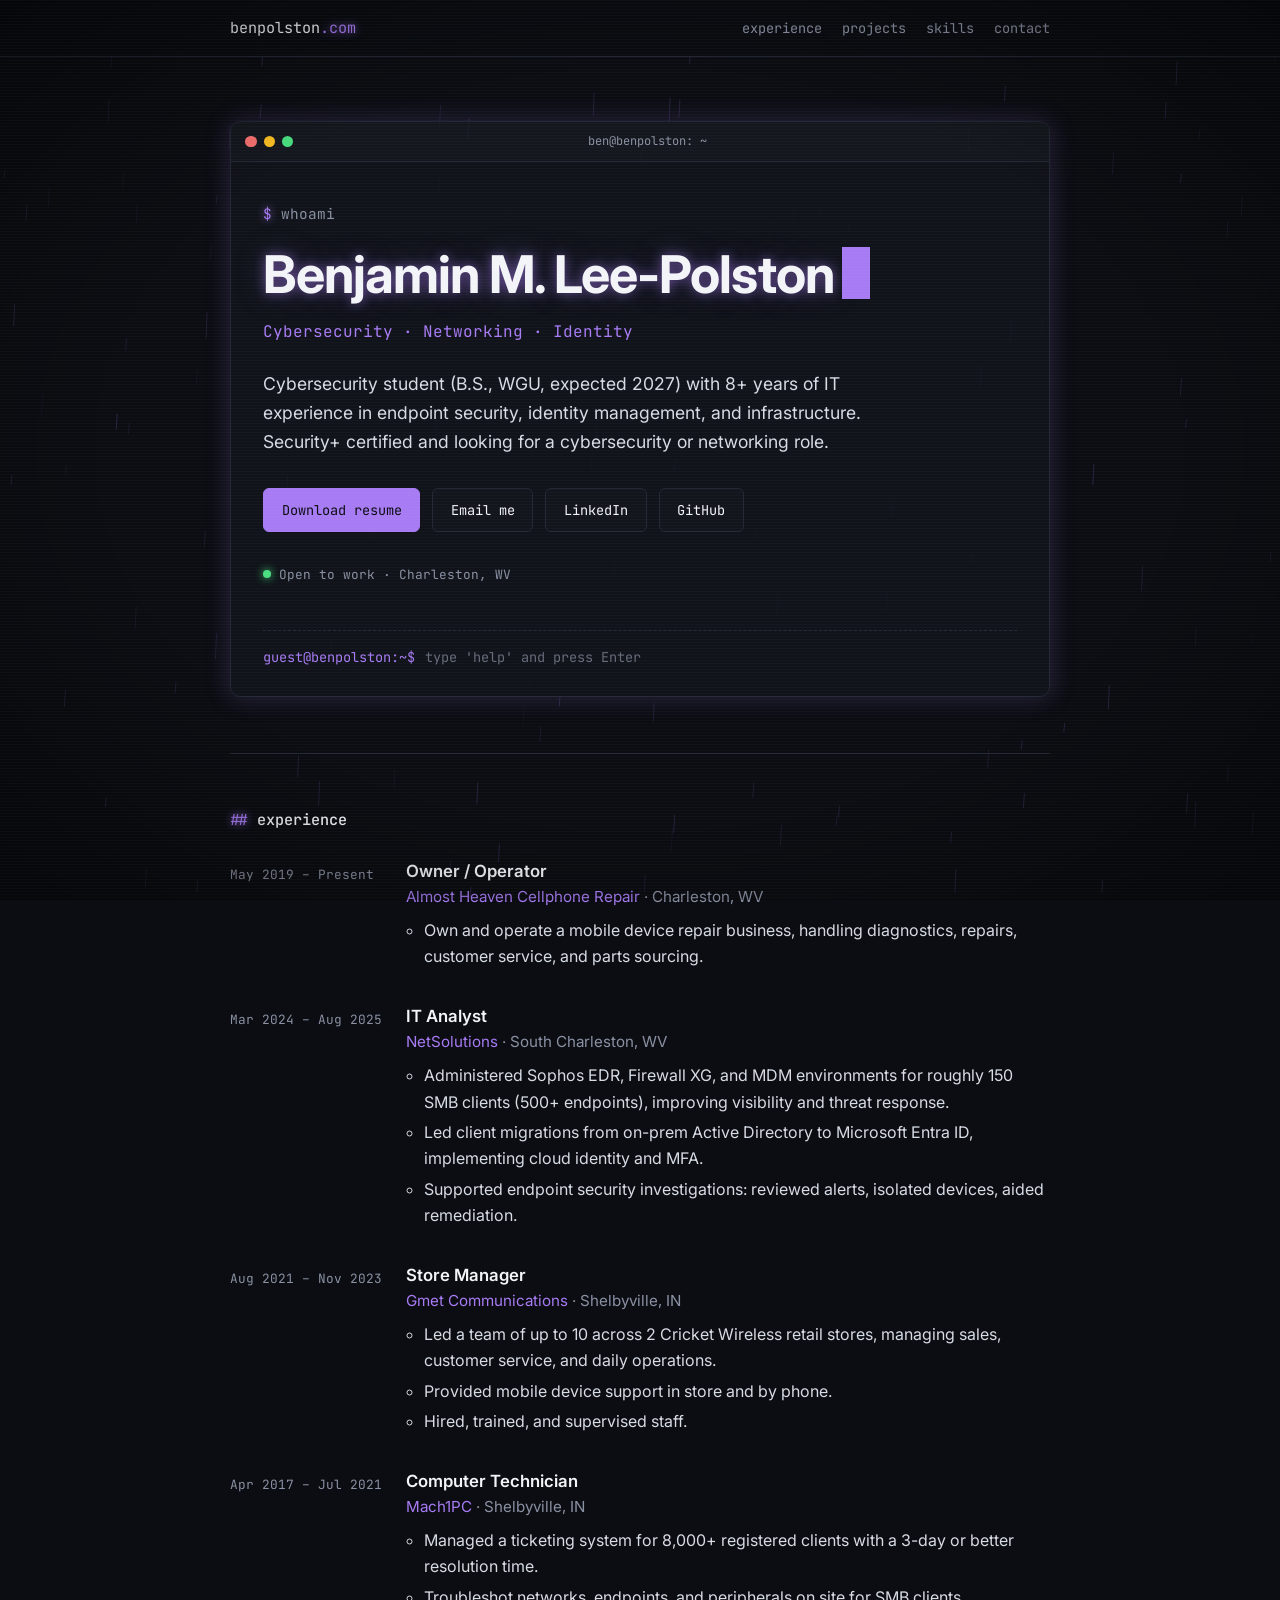
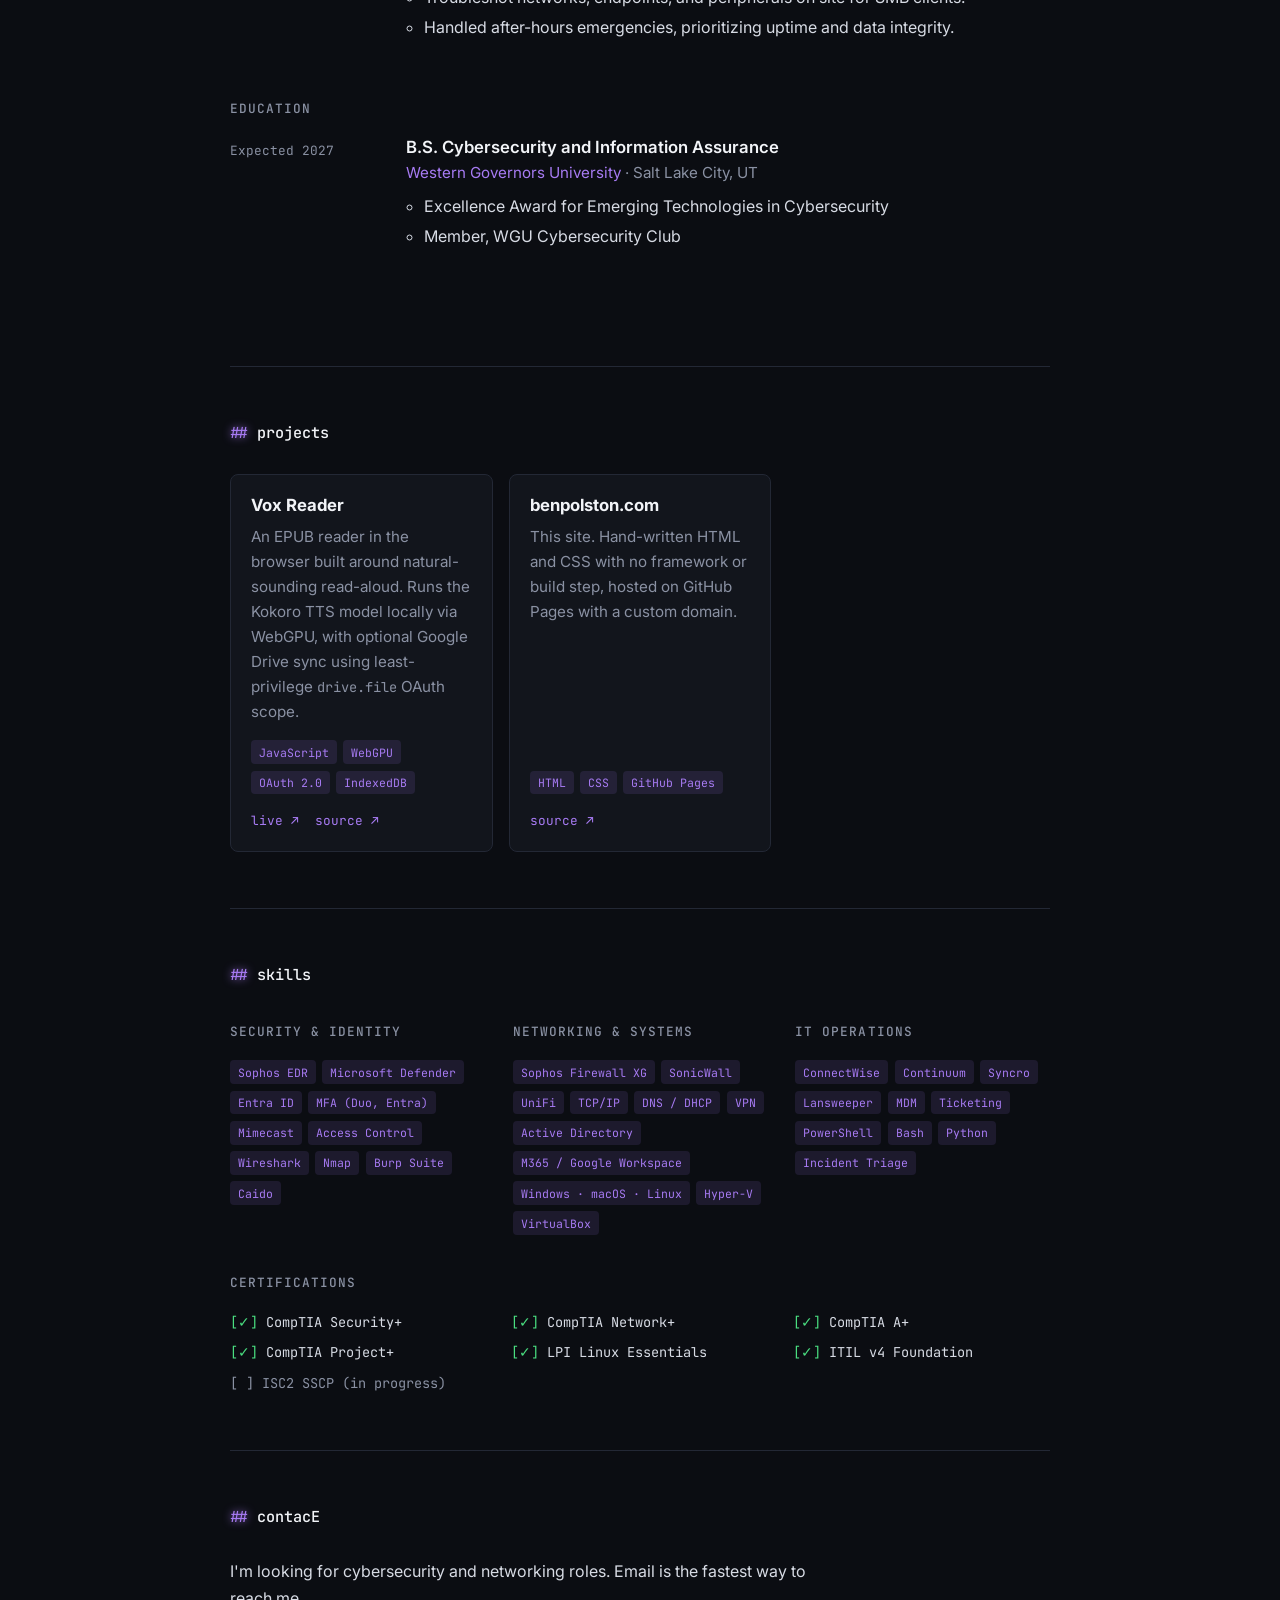
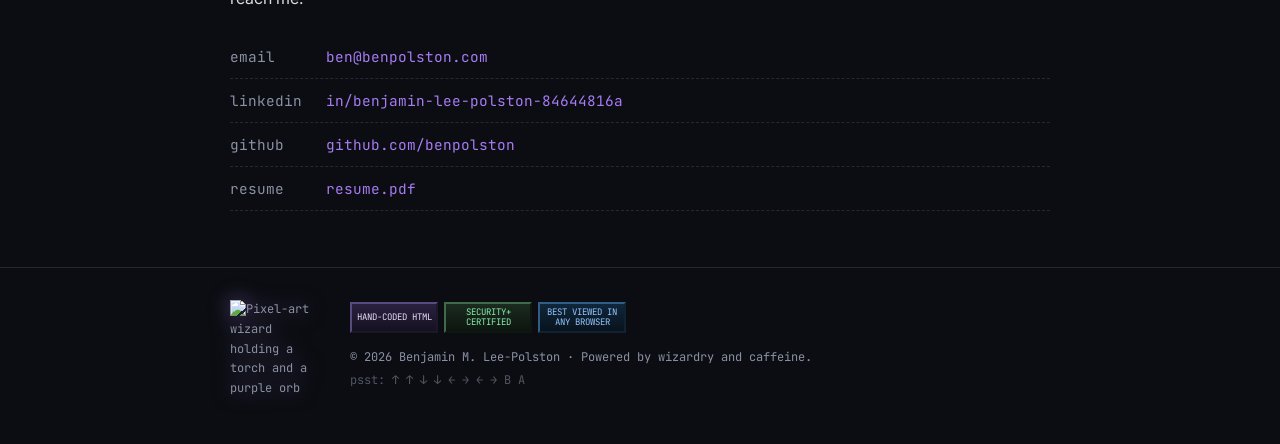
==== index.html @ 787086e1 "Redesign site as a professional page with retro extras Replace the old-web layout with a single dark" ====
<!DOCTYPE html>
<html lang="en">

<head>
    <meta charset="UTF-8">
    <meta name="viewport" content="width=device-width, initial-scale=1">
    <title>Benjamin Lee-Polston | Cybersecurity &amp; IT</title>
    <meta name="description" content="Benjamin M. Lee-Polston: cybersecurity student and IT professional with 8+ years of experience in endpoint security, identity management, and infrastructure. Security+ certified, based in Charleston, WV.">
    <link rel="canonical" href="https://www.benpolston.com/">
    <link rel="icon" type="image/svg+xml" href="/favicon.svg">
    <meta name="theme-color" content="#0b0d12">

    <meta property="og:type" content="website">
    <meta property="og:url" content="https://www.benpolston.com/">
    <meta property="og:title" content="Benjamin Lee-Polston | Cybersecurity &amp; IT">
    <meta property="og:description" content="Cybersecurity student and IT professional with 8+ years of experience in endpoint security, identity management, and infrastructure.">
    <meta property="og:image" content="https://www.benpolston.com/images/og.png">
    <meta property="og:image:width" content="1200">
    <meta property="og:image:height" content="630">
    <meta property="og:image:alt" content="Benjamin M. Lee-Polston: Cybersecurity, Networking, Identity">
    <meta name="twitter:card" content="summary_large_image">

    <!--
        You checked the source. Good instincts.

        Flag 1 of 4: flag{view_source_is_a_superpower}

        Submit it in the terminal on the page:  flag <answer>
    -->

    <script type="application/ld+json">
    {
        "@context": "https://schema.org",
        "@type": "Person",
        "name": "Benjamin M. Lee-Polston",
        "url": "https://www.benpolston.com/",
        "email": "mailto:ben@benpolston.com",
        "jobTitle": "IT Analyst",
        "address": { "@type": "PostalAddress", "addressLocality": "Charleston", "addressRegion": "WV" },
        "alumniOf": "Western Governors University",
        "sameAs": [
            "https://github.com/benpolston",
            "https://www.linkedin.com/in/benjamin-lee-polston-84644816a"
        ]
    }
    </script>

    <link rel="preconnect" href="https://fonts.googleapis.com">
    <link rel="preconnect" href="https://fonts.gstatic.com" crossorigin>
    <link href="https://fonts.googleapis.com/css2?family=Inter:wght@400;500;600;700&family=JetBrains+Mono:wght@400;500&display=swap" rel="stylesheet">
    <link rel="stylesheet" href="/style.css?v=6">
    <script>try { const c = document.documentElement.classList; if (localStorage.getItem("wizard-mode") === "on") c.add("wizard-mode"); if ((JSON.parse(localStorage.getItem("ctf-found")) || []).length >= 4) c.add("archmage"); } catch (e) {}</script>
</head>

<body>
    <header class="site-header">
        <div class="wrap">
            <a class="brand" href="#top">benpolston<span>.com</span></a>
            <nav class="site-nav" aria-label="Main">
                <a href="#experience">experience</a>
                <a href="#projects">projects</a>
                <a href="#skills" class="hide-sm">skills</a>
                <a href="#contact">contact</a>
            </nav>
        </div>
    </header>

    <main id="top">
        <div class="wrap">

            <div class="term">
            <div class="term-bar" aria-hidden="true"><i></i><i></i><i></i><span data-wizard="ben@benpolston: ~/spellbook">ben@benpolston: ~</span></div>
            <div class="hero">
                <p class="prompt" data-wizard="cast --reveal-identity">whoami</p>
                <h1 class="glow">Benjamin M. Lee-Polston<span class="cursor" aria-hidden="true"></span></h1>
                <p class="role">Cybersecurity · Networking · Identity</p>
                <p class="lede">
                    Cybersecurity student (B.S., WGU, expected 2027) with 8+ years of IT experience in
                    endpoint security, identity management, and infrastructure. Security+ certified and
                    looking for a cybersecurity or networking role.
                </p>
                <div class="actions">
                    <a class="btn btn-primary" href="/resume.pdf">Download resume</a>
                    <a class="btn" href="mailto:ben@benpolston.com">Email me</a>
                    <a class="btn" href="https://www.linkedin.com/in/benjamin-lee-polston-84644816a">LinkedIn</a>
                    <a class="btn" href="https://github.com/benpolston">GitHub</a>
                </div>
                <p class="status">Open to work · Charleston, WV</p>
            </div>
            <div class="term-io">
                <div class="term-out" id="term-out" aria-live="polite"></div>
                <form class="term-line" id="term-form" autocomplete="off">
                    <label class="term-ps1" for="term-input">guest@benpolston:~$</label>
                    <input id="term-input" type="text" spellcheck="false" autocapitalize="off" enterkeyhint="go" placeholder="type 'help' and press Enter">
                </form>
            </div>
            </div>

            <section id="experience" aria-labelledby="experience-title">
                <h2 class="section-title" id="experience-title">experience</h2>
                <ol class="timeline">
                    <li>
                        <div class="when">May 2019 – Present</div>
                        <div>
                            <h3>Owner / Operator</h3>
                            <p class="org">Almost Heaven Cellphone Repair <span>· Charleston, WV</span></p>
                            <ul>
                                <li>Own and operate a mobile device repair business, handling diagnostics, repairs, customer service, and parts sourcing.</li>
                            </ul>
                        </div>
                    </li>
                    <li>
                        <div class="when">Mar 2024 – Aug 2025</div>
                        <div>
                            <h3>IT Analyst</h3>
                            <p class="org">NetSolutions <span>· South Charleston, WV</span></p>
                            <ul>
                                <li>Administered Sophos EDR, Firewall XG, and MDM environments for roughly 150 SMB clients (500+ endpoints), improving visibility and threat response.</li>
                                <li>Led client migrations from on-prem Active Directory to Microsoft Entra ID, implementing cloud identity and MFA.</li>
                                <li>Supported endpoint security investigations: reviewed alerts, isolated devices, aided remediation.</li>
                            </ul>
                        </div>
                    </li>
                    <li>
                        <div class="when">Aug 2021 – Nov 2023</div>
                        <div>
                            <h3>Store Manager</h3>
                            <p class="org">Gmet Communications <span>· Shelbyville, IN</span></p>
                            <ul>
                                <li>Led a team of up to 10 across 2 Cricket Wireless retail stores, managing sales, customer service, and daily operations.</li>
                                <li>Provided mobile device support in store and by phone.</li>
                                <li>Hired, trained, and supervised staff.</li>
                            </ul>
                        </div>
                    </li>
                    <li>
                        <div class="when">Apr 2017 – Jul 2021</div>
                        <div>
                            <h3>Computer Technician</h3>
                            <p class="org">Mach1PC <span>· Shelbyville, IN</span></p>
                            <ul>
                                <li>Managed a ticketing system for 8,000+ registered clients with a 3-day or better resolution time.</li>
                                <li>Troubleshot networks, endpoints, and peripherals on site for SMB clients.</li>
                                <li>Handled after-hours emergencies, prioritizing uptime and data integrity.</li>
                            </ul>
                        </div>
                    </li>
                </ol>

                <h3 class="subhead">Education</h3>
                <ol class="timeline">
                    <li>
                        <div class="when">Expected 2027</div>
                        <div>
                            <h3>B.S. Cybersecurity and Information Assurance</h3>
                            <p class="org">Western Governors University <span>· Salt Lake City, UT</span></p>
                            <ul>
                                <li>Excellence Award for Emerging Technologies in Cybersecurity</li>
                                <li>Member, WGU Cybersecurity Club</li>
                            </ul>
                        </div>
                    </li>
                </ol>
            </section>

            <section id="projects" aria-labelledby="projects-title">
                <h2 class="section-title" id="projects-title">projects</h2>
                <div class="cards">
                    <article class="card">
                        <h3>Vox Reader</h3>
                        <p>An EPUB reader in the browser built around natural-sounding read-aloud. Runs the Kokoro TTS model locally via WebGPU, with optional Google Drive sync using least-privilege <code>drive.file</code> OAuth scope.</p>
                        <ul class="tags">
                            <li>JavaScript</li>
                            <li>WebGPU</li>
                            <li>OAuth 2.0</li>
                            <li>IndexedDB</li>
                        </ul>
                        <div class="card-links">
                            <a href="https://vox.benpolston.com/">live ↗</a>
                            <a href="https://github.com/benpolston/vox-reader">source ↗</a>
                        </div>
                    </article>
                    <article class="card">
                        <h3>benpolston.com</h3>
                        <p>This site. Hand-written HTML and CSS with no framework or build step, hosted on GitHub Pages with a custom domain.</p>
                        <ul class="tags">
                            <li>HTML</li>
                            <li>CSS</li>
                            <li>GitHub Pages</li>
                        </ul>
                        <div class="card-links">
                            <a href="https://github.com/benpolston/benpolston111.github.io">source ↗</a>
                        </div>
                    </article>
                </div>
            </section>

            <section id="skills" aria-labelledby="skills-title">
                <h2 class="section-title" id="skills-title">skills</h2>
                <div class="skills">
                    <div>
                        <h3 class="subhead">Security &amp; Identity</h3>
                        <ul class="tags">
                            <li>Sophos EDR</li>
                            <li>Microsoft Defender</li>
                            <li>Entra ID</li>
                            <li>MFA (Duo, Entra)</li>
                            <li>Mimecast</li>
                            <li>Access Control</li>
                            <li>Wireshark</li>
                            <li>Nmap</li>
                            <li>Burp Suite</li>
                            <li>Caido</li>
                        </ul>
                    </div>
                    <div>
                        <h3 class="subhead">Networking &amp; Systems</h3>
                        <ul class="tags">
                            <li>Sophos Firewall XG</li>
                            <li>SonicWall</li>
                            <li>UniFi</li>
                            <li>TCP/IP</li>
                            <li>DNS / DHCP</li>
                            <li>VPN</li>
                            <li>Active Directory</li>
                            <li>M365 / Google Workspace</li>
                            <li>Windows · macOS · Linux</li>
                            <li>Hyper-V</li>
                            <li>VirtualBox</li>
                        </ul>
                    </div>
                    <div>
                        <h3 class="subhead">IT Operations</h3>
                        <ul class="tags">
                            <li>ConnectWise</li>
                            <li>Continuum</li>
                            <li>Syncro</li>
                            <li>Lansweeper</li>
                            <li>MDM</li>
                            <li>Ticketing</li>
                            <li>PowerShell</li>
                            <li>Bash</li>
                            <li>Python</li>
                            <li>Incident Triage</li>
                        </ul>
                    </div>
                </div>

                <h3 class="subhead">Certifications</h3>
                <ul class="certs">
                    <li>CompTIA Security+</li>
                    <li>CompTIA Network+</li>
                    <li>CompTIA A+</li>
                    <li>CompTIA Project+</li>
                    <li>LPI Linux Essentials</li>
                    <li>ITIL v4 Foundation</li>
                    <li class="pending">ISC2 SSCP (in progress)</li>
                </ul>
            </section>

            <section id="contact" class="contact" aria-labelledby="contact-title">
                <h2 class="section-title" id="contact-title">contact</h2>
                <p>I'm looking for cybersecurity and networking roles. Email is the fastest way to reach me.</p>
                <ul class="contact-list">
                    <li><span class="key">email</span><a href="mailto:ben@benpolston.com">ben@benpolston.com</a></li>
                    <li><span class="key">linkedin</span><a href="https://www.linkedin.com/in/benjamin-lee-polston-84644816a">in/benjamin-lee-polston-84644816a</a></li>
                    <li><span class="key">github</span><a href="https://github.com/benpolston">github.com/benpolston</a></li>
                    <li><span class="key">resume</span><a href="/resume.pdf">resume.pdf</a></li>
                </ul>
            </section>

        </div>
    </main>

    <footer class="site-footer">
        <div class="wrap">
            <img class="wizard" src="/images/WIZARD.gif" alt="Pixel-art wizard holding a torch and a purple orb" width="96" height="96" title="click me">
            <div>
                <ul class="badges" aria-label="Site badges">
                    <li>Hand-coded HTML</li>
                    <li>Security+ certified</li>
                    <li>Best viewed in any browser</li>
                    <li class="ctf-badge" hidden>CTF cleared ★ Archmage</li>
                </ul>
                <p>© 2026 Benjamin M. Lee-Polston · Powered by wizardry and caffeine.</p>
                <p class="hint">psst: ↑ ↑ ↓ ↓ ← → ← → B A</p>
            </div>
        </div>
    </footer>

    <canvas id="rain" aria-hidden="true"></canvas>
    <script src="/script.js?v=6"></script>
    <script src="/terminal.js?v=6"></script>
</body>

</html>
---- style.css ----
:root {
    --bg: #0b0d12;
    --bg-raised: #12151c;
    --border: #232835;
    --text: #d7dbe4;
    --text-muted: #8a91a3;
    --heading: #f2f4f8;
    --accent: #a77bf3;
    --accent-rgb: 167, 123, 243;
    --accent-dim: rgba(var(--accent-rgb), 0.12);
    --ok: #4ade80;
    --mono: "JetBrains Mono", ui-monospace, SFMono-Regular, Menlo, Consolas, monospace;
    --sans: "Inter", system-ui, -apple-system, "Segoe UI", Roboto, sans-serif;
    --max: 860px;
}

*,
*::before,
*::after {
    box-sizing: border-box;
}

html {
    scroll-behavior: smooth;
    scroll-padding-top: 4.5rem;
}

body {
    margin: 0;
    background: var(--bg);
    color: var(--text);
    font-family: var(--sans);
    font-size: 1rem;
    line-height: 1.65;
    -webkit-font-smoothing: antialiased;
}

a {
    color: var(--accent);
    text-decoration: none;
}

a:hover {
    text-decoration: underline;
    text-underline-offset: 3px;
}

:focus-visible {
    outline: 2px solid var(--accent);
    outline-offset: 3px;
    border-radius: 2px;
}

h1,
h2,
h3 {
    color: var(--heading);
    line-height: 1.25;
    margin: 0;
}

.wrap {
    max-width: var(--max);
    margin: 0 auto;
    padding: 0 1.25rem;
}

/* ---------- Header ---------- */

.site-header {
    position: sticky;
    top: 0;
    z-index: 10;
    background: rgba(11, 13, 18, 0.85);
    backdrop-filter: blur(8px);
    border-bottom: 1px solid var(--border);
}

.site-header .wrap {
    display: flex;
    align-items: center;
    justify-content: space-between;
    gap: 1rem;
    height: 3.5rem;
}

.brand {
    font-family: var(--mono);
    font-size: 0.95rem;
    color: var(--heading);
}

.brand span {
    color: var(--accent);
}

.site-nav {
    display: flex;
    gap: 1.25rem;
    font-family: var(--mono);
    font-size: 0.85rem;
}

.site-nav a {
    color: var(--text-muted);
}

.site-nav a:hover {
    color: var(--heading);
    text-decoration: none;
}

/* ---------- Hero ---------- */

.hero {
    padding: 6rem 0 4rem;
}

.prompt {
    font-family: var(--mono);
    font-size: 0.9rem;
    color: var(--text-muted);
    margin: 0 0 1rem;
}

.prompt::before {
    content: "$ ";
    color: var(--accent);
}

.hero h1 {
    font-size: clamp(2.1rem, 6vw, 3.25rem);
    letter-spacing: -0.02em;
}

.hero .role {
    font-family: var(--mono);
    color: var(--accent);
    font-size: 1rem;
    margin: 0.75rem 0 1.5rem;
}

.hero .lede {
    max-width: 40rem;
    font-size: 1.1rem;
    margin: 0 0 2rem;
}

.cursor {
    display: inline-block;
    width: 0.55em;
    height: 1em;
    background: var(--accent);
    vertical-align: -0.12em;
    margin-left: 0.15em;
    animation: blink 1.1s steps(1) infinite;
}

@keyframes blink {
    50% {
        opacity: 0;
    }
}

.actions {
    display: flex;
    flex-wrap: wrap;
    gap: 0.75rem;
}

.btn {
    display: inline-flex;
    align-items: center;
    gap: 0.5rem;
    padding: 0.6rem 1.1rem;
    border: 1px solid var(--border);
    border-radius: 6px;
    font-family: var(--mono);
    font-size: 0.85rem;
    color: var(--heading);
    background: var(--bg-raised);
    transition: border-color 0.15s ease, background 0.15s ease;
}

.btn:hover {
    border-color: var(--accent);
    text-decoration: none;
}

.btn-primary {
    background: var(--accent);
    border-color: var(--accent);
    color: #0b0d12;
}

.btn-primary:hover {
    filter: brightness(1.12);
}

.status {
    display: inline-flex;
    align-items: center;
    gap: 0.5rem;
    margin-top: 2rem;
    font-family: var(--mono);
    font-size: 0.8rem;
    color: var(--text-muted);
}

.status::before {
    content: "";
    width: 0.5rem;
    height: 0.5rem;
    border-radius: 50%;
    background: var(--ok);
    box-shadow: 0 0 8px var(--ok);
}

/* ---------- Sections ---------- */

section {
    padding: 3.5rem 0;
    border-top: 1px solid var(--border);
}

.section-title {
    font-family: var(--mono);
    font-size: 0.95rem;
    font-weight: 500;
    color: var(--heading);
    margin-bottom: 2rem;
}

.section-title::before {
    content: "## ";
    color: var(--accent);
}

.subhead {
    font-family: var(--mono);
    font-size: 0.8rem;
    font-weight: 500;
    text-transform: uppercase;
    letter-spacing: 0.08em;
    color: var(--text-muted);
    margin: 0.5rem 0 1.25rem;
}

/* ---------- Experience / education timeline ---------- */

.timeline {
    list-style: none;
    margin: 0 0 1.5rem;
    padding: 0;
}

.timeline > li {
    display: grid;
    grid-template-columns: 9.5rem 1fr;
    gap: 1.5rem;
    padding-bottom: 2rem;
}

.timeline .when {
    font-family: var(--mono);
    font-size: 0.8rem;
    color: var(--text-muted);
    padding-top: 0.2rem;
}

.timeline h3 {
    font-size: 1.05rem;
    font-weight: 600;
}

.timeline .org {
    color: var(--accent);
    font-size: 0.95rem;
    margin: 0.15rem 0 0.5rem;
}

.timeline .org span {
    color: var(--text-muted);
}

.timeline ul {
    margin: 0;
    padding-left: 1.1rem;
}

.timeline ul li {
    margin-bottom: 0.25rem;
}

/* ---------- Projects ---------- */

.cards {
    display: grid;
    grid-template-columns: repeat(auto-fill, minmax(240px, 1fr));
    gap: 1rem;
}

.card {
    display: flex;
    flex-direction: column;
    padding: 1.25rem;
    background: var(--bg-raised);
    border: 1px solid var(--border);
    border-radius: 8px;
    transition: border-color 0.15s ease, transform 0.15s ease;
}

.card:hover {
    border-color: var(--accent);
    transform: translateY(-2px);
}

.card h3 {
    font-size: 1.05rem;
    margin-bottom: 0.5rem;
}

.card p {
    margin: 0 0 1rem;
    font-size: 0.95rem;
    color: var(--text-muted);
    flex: 1;
}

.tags {
    display: flex;
    flex-wrap: wrap;
    gap: 0.4rem;
    margin: 0 0 1rem;
    padding: 0;
    list-style: none;
}

.tags li {
    font-family: var(--mono);
    font-size: 0.72rem;
    padding: 0.15rem 0.5rem;
    border-radius: 4px;
    background: var(--accent-dim);
    color: var(--accent);
}

.card-links {
    display: flex;
    gap: 1rem;
    font-family: var(--mono);
    font-size: 0.8rem;
}

/* ---------- Skills & certifications ---------- */

.skills {
    display: grid;
    grid-template-columns: repeat(auto-fill, minmax(240px, 1fr));
    gap: 1.75rem;
    margin-bottom: 2.5rem;
}

.skills .tags {
    margin: 0;
}

.certs {
    display: grid;
    grid-template-columns: repeat(auto-fill, minmax(200px, 1fr));
    gap: 0.5rem 1.5rem;
    list-style: none;
    margin: 0;
    padding: 0;
    font-family: var(--mono);
    font-size: 0.85rem;
}

.certs li::before {
    content: "[✓] ";
    color: var(--ok);
}

.certs li.pending {
    color: var(--text-muted);
}

.certs li.pending::before {
    content: "[ ] ";
    color: var(--text-muted);
}

/* ---------- Contact ---------- */

.contact p {
    max-width: 36rem;
    margin: 0 0 1.5rem;
}

.contact-list {
    list-style: none;
    margin: 0;
    padding: 0;
    font-family: var(--mono);
    font-size: 0.9rem;
}

.contact-list li {
    display: grid;
    grid-template-columns: 6rem 1fr;
    padding: 0.6rem 0;
    border-bottom: 1px dashed var(--border);
}

.contact-list .key {
    color: var(--text-muted);
}

/* ---------- Footer ---------- */

.site-footer {
    border-top: 1px solid var(--border);
    padding: 2rem 0 3rem;
    font-family: var(--mono);
    font-size: 0.75rem;
    color: var(--text-muted);
}

/* ---------- Responsive ---------- */

@media (max-width: 640px) {
    .site-nav {
        gap: 0.9rem;
        font-size: 0.78rem;
    }

    .site-nav .hide-sm {
        display: none;
    }

    .hero {
        padding: 4rem 0 3rem;
    }

    .timeline > li {
        grid-template-columns: 1fr;
        gap: 0.25rem;
    }

    .contact-list li {
        grid-template-columns: 4.5rem 1fr;
    }
}

@media (prefers-reduced-motion: reduce) {
    html {
        scroll-behavior: auto;
    }

    .cursor {
        animation: none;
    }

    .card,
    .card:hover {
        transition: none;
        transform: none;
    }
}

/* ---------- Retro layer ---------- */

::selection {
    background: var(--accent);
    color: var(--bg);
}

#rain,
#sparks {
    position: fixed;
    inset: 0;
    z-index: -1;
    pointer-events: none;
}

#sparks {
    z-index: 99;
}

/* CRT scanlines + vignette */
body::after {
    content: "";
    position: fixed;
    inset: 0;
    z-index: 100;
    pointer-events: none;
    background:
        repeating-linear-gradient(to bottom, rgba(255, 255, 255, 0.025) 0 1px, transparent 1px 3px),
        radial-gradient(ellipse at center, transparent 60%, rgba(0, 0, 0, 0.45) 100%);
}

.glow {
    text-shadow: 0 0 12px rgba(var(--accent-rgb), 0.55), 0 0 32px rgba(var(--accent-rgb), 0.25);
}

.section-title::before,
.prompt::before,
.brand span {
    text-shadow: 0 0 8px rgba(var(--accent-rgb), 0.8);
}

/* Terminal window around the intro */
.term {
    margin: 4rem 0 3.5rem;
    background: rgba(18, 21, 28, 0.82);
    border: 1px solid var(--border);
    border-radius: 10px;
    box-shadow: 0 0 25px 2px rgba(var(--accent-rgb), 0.18);
    animation: glow 3s ease-in-out infinite alternate;
    overflow: hidden;
}

@keyframes glow {
    from {
        box-shadow: 0 0 15px 1px rgba(var(--accent-rgb), 0.15);
    }
    to {
        box-shadow: 0 0 30px 4px rgba(var(--accent-rgb), 0.3);
    }
}

.term-bar {
    display: flex;
    align-items: center;
    gap: 0.45rem;
    padding: 0.6rem 0.9rem;
    border-bottom: 1px solid var(--border);
    background: rgba(255, 255, 255, 0.02);
    font-family: var(--mono);
    font-size: 0.75rem;
    color: var(--text-muted);
}

.term-bar i {
    width: 0.7rem;
    height: 0.7rem;
    border-radius: 50%;
    background: #3a3f4d;
}

.term-bar i:nth-child(1) { background: #f87171; }
.term-bar i:nth-child(2) { background: #fbbf24; }
.term-bar i:nth-child(3) { background: #4ade80; }

.term-bar span {
    margin-left: auto;
    margin-right: auto;
    padding-right: 2.5rem;
}

.term .hero {
    padding: 2.5rem 2rem 2rem;
}

.card:hover {
    box-shadow: 0 0 18px 1px rgba(var(--accent-rgb), 0.3);
}

.btn:hover {
    box-shadow: 0 0 12px rgba(var(--accent-rgb), 0.35);
}

/* Old-web footer */
.site-footer .wrap {
    display: grid;
    grid-template-columns: auto 1fr;
    gap: 1.5rem;
    align-items: center;
}

.wizard {
    width: 96px;
    height: 96px;
    image-rendering: pixelated;
    filter: drop-shadow(0 0 10px rgba(var(--accent-rgb), 0.5));
    cursor: pointer;
}

.badges {
    display: flex;
    flex-wrap: wrap;
    gap: 6px;
    margin: 0 0 0.9rem;
    padding: 0;
    list-style: none;
}

/* 88x31 buttons, the old web's business card */
.badges li {
    display: flex;
    align-items: center;
    justify-content: center;
    width: 88px;
    height: 31px;
    padding: 0 4px;
    border: 2px outset #5b4a7d;
    background: linear-gradient(#2a2140, #15111f);
    font-family: var(--mono);
    font-size: 9px;
    line-height: 1.1;
    text-align: center;
    text-transform: uppercase;
    color: #e9ddff;
}

.badges li:nth-child(2) { background: linear-gradient(#1b2b1f, #0d150f); border-color: #3f6b4a; color: #86efac; }
.badges li:nth-child(3) { background: linear-gradient(#10263a, #08131d); border-color: #2f5f86; color: #93c5fd; }

.site-footer p {
    margin: 0.2rem 0;
}

.hint {
    opacity: 0.55;
}

/* Easter egg: ↑↑↓↓←→←→BA */
.wizard-mode,
.wizard-mode a,
.wizard-mode button,
.wizard-mode .wizard {
    cursor: url("/images/wand.svg") 6 6, auto;
}

.wizard-mode {
    --accent: #6ee7b7;
    --accent-rgb: 110, 231, 183;
}

.wizard-mode body {
    background:
        radial-gradient(ellipse 80% 50% at 15% 0%, rgba(110, 231, 183, 0.12), transparent 70%),
        radial-gradient(ellipse 70% 50% at 90% 15%, rgba(253, 230, 138, 0.07), transparent 70%),
        var(--bg);
    background-attachment: fixed;
}

/* Gold-and-green shimmer on the name */
.wizard-mode .hero h1 {
    background: linear-gradient(100deg, #6ee7b7 0%, #fde68a 30%, #f2f4f8 50%, #fde68a 70%, #6ee7b7 100%);
    background-size: 250% 100%;
    -webkit-background-clip: text;
    background-clip: text;
    color: transparent;
    text-shadow: none;
    filter: drop-shadow(0 0 14px rgba(110, 231, 183, 0.45));
    animation: shimmer 5s linear infinite;
}

@keyframes shimmer {
    to {
        background-position: -250% 0;
    }
}

.wizard-mode .section-title::before {
    content: "✦ ";
    color: #fde68a;
}

.wizard-mode .term {
    border-color: rgba(110, 231, 183, 0.45);
}

.wizard-mode .prompt::before {
    content: "✦ ";
    color: #fde68a;
}

.wizard-mode .wizard {
    animation: float 1.6s ease-in-out infinite alternate;
}

@keyframes float {
    to {
        transform: translateY(-8px) rotate(-3deg);
    }
}

.toast {
    position: fixed;
    left: 50%;
    bottom: 1.5rem;
    z-index: 101;
    transform: translate(-50%, 1rem);
    padding: 0.6rem 1rem;
    border: 1px solid var(--accent);
    border-radius: 6px;
    background: var(--bg-raised);
    font-family: var(--mono);
    font-size: 0.8rem;
    color: var(--heading);
    box-shadow: 0 0 18px rgba(var(--accent-rgb), 0.4);
    opacity: 0;
    transition: opacity 0.25s ease, transform 0.25s ease;
    pointer-events: none;
}

.toast.show {
    opacity: 1;
    transform: translate(-50%, 0);
}

@media (max-width: 640px) {
    .term {
        margin: 2rem 0 2.5rem;
    }

    .term .hero {
        padding: 1.75rem 1.25rem 1.5rem;
    }

    .term-bar span {
        padding-right: 0;
    }

    .site-footer .wrap {
        grid-template-columns: 1fr;
        justify-items: start;
    }
}

@media (prefers-reduced-motion: reduce) {
    .term,
    .wizard-mode .wizard,
    .wizard-mode .hero h1 {
        animation: none;
    }
}

/* ---------- Interactive terminal ---------- */

.term-io {
    padding: 0 2rem 1.5rem;
    font-family: var(--mono);
    font-size: 0.85rem;
}

.term-out {
    max-height: 22rem;
    overflow-y: auto;
    white-space: pre-wrap;
    word-break: break-word;
    color: var(--text);
}

.term-out:not(:empty) {
    padding: 1rem 0 0.5rem;
    border-top: 1px dashed var(--border);
}

.term-out .cmd {
    color: var(--text-muted);
}

.term-out .ps1 {
    color: var(--accent);
}

.term-out .err {
    color: #f87171;
}

.term-out .ok {
    color: var(--ok);
}

.term-out .dim {
    color: var(--text-muted);
}

.term-out .gold {
    color: #fde68a;
}

.term-line {
    display: flex;
    align-items: center;
    gap: 0.6rem;
    padding-top: 0.75rem;
    border-top: 1px dashed var(--border);
}

.term-out:not(:empty) + .term-line {
    border-top: none;
    padding-top: 0.25rem;
}

.term-ps1 {
    flex: none;
    color: var(--accent);
}

.term-line input {
    flex: 1;
    min-width: 0;
    padding: 0.2rem 0;
    border: none;
    outline: none;
    background: transparent;
    font: inherit;
    color: var(--heading);
    caret-color: var(--accent);
}

.term-line input::placeholder {
    color: var(--text-muted);
    opacity: 0.7;
}

.term-line:focus-within .term-ps1 {
    text-shadow: 0 0 8px rgba(var(--accent-rgb), 0.8);
}

code {
    font-family: var(--mono);
    font-size: 0.9em;
}

code.flag {
    padding: 0.1rem 0.4rem;
    border: 1px dashed var(--accent);
    border-radius: 4px;
    color: var(--accent);
    user-select: all;
}

/* CTF reward badge, shown once all four flags are found */
.badges .ctf-badge {
    background: linear-gradient(#3a2a12, #1c1409);
    border-color: #b8913a;
    color: #fde68a;
    text-shadow: 0 0 6px rgba(253, 230, 138, 0.6);
}

.ctf-badge[hidden] {
    display: none;
}

@media (max-width: 640px) {
    .term-io {
        padding: 0 1.25rem 1.25rem;
        font-size: 0.8rem;
    }

    .term-ps1 {
        font-size: 0.72rem;
    }
}

.hero h1 + .lede {
    margin-top: 1.25rem;
}

/* ---------- Archmage: gold theme, earned by finishing the CTF ---------- */

.archmage {
    --accent: #f5c542;
    --accent-rgb: 245, 197, 66;
}

.archmage body {
    background:
        radial-gradient(ellipse 80% 50% at 15% 0%, rgba(245, 197, 66, 0.1), transparent 70%),
        var(--bg);
    background-attachment: fixed;
}

.archmage .term {
    border-color: rgba(245, 197, 66, 0.4);
}
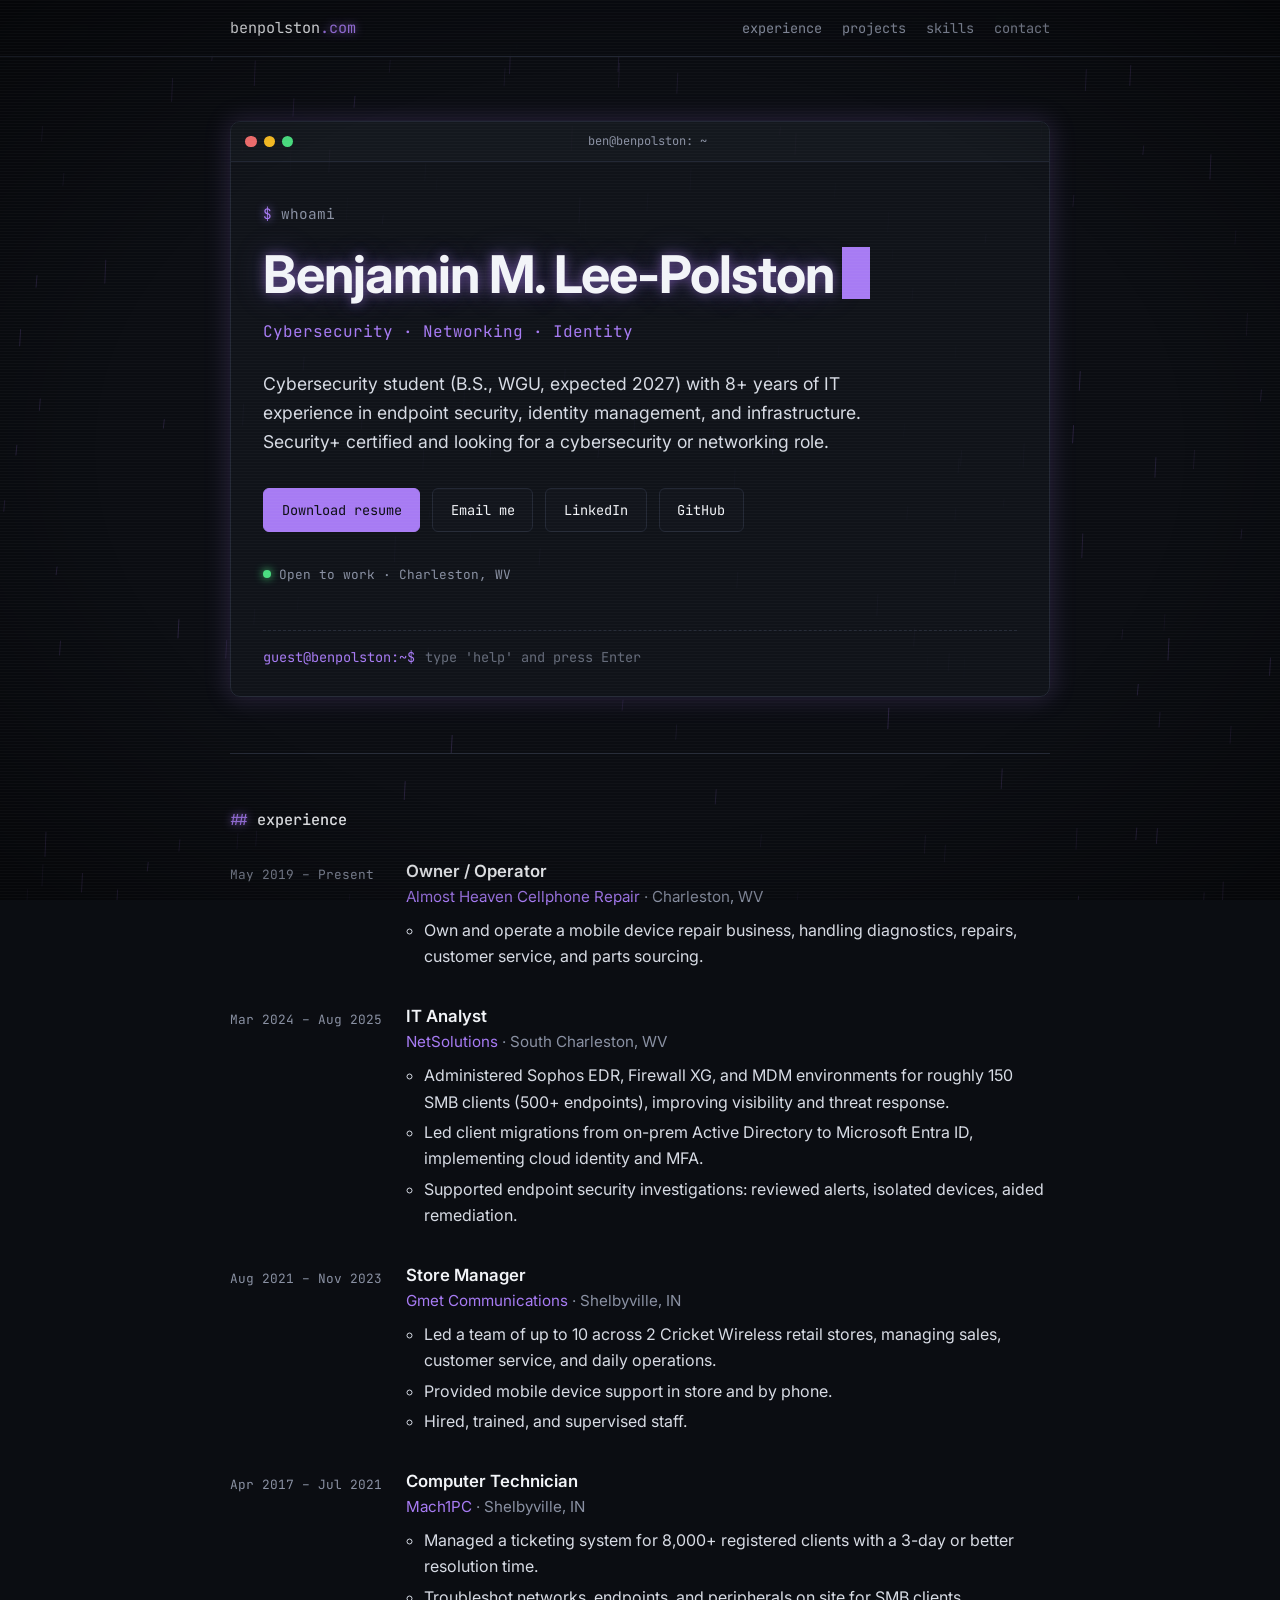
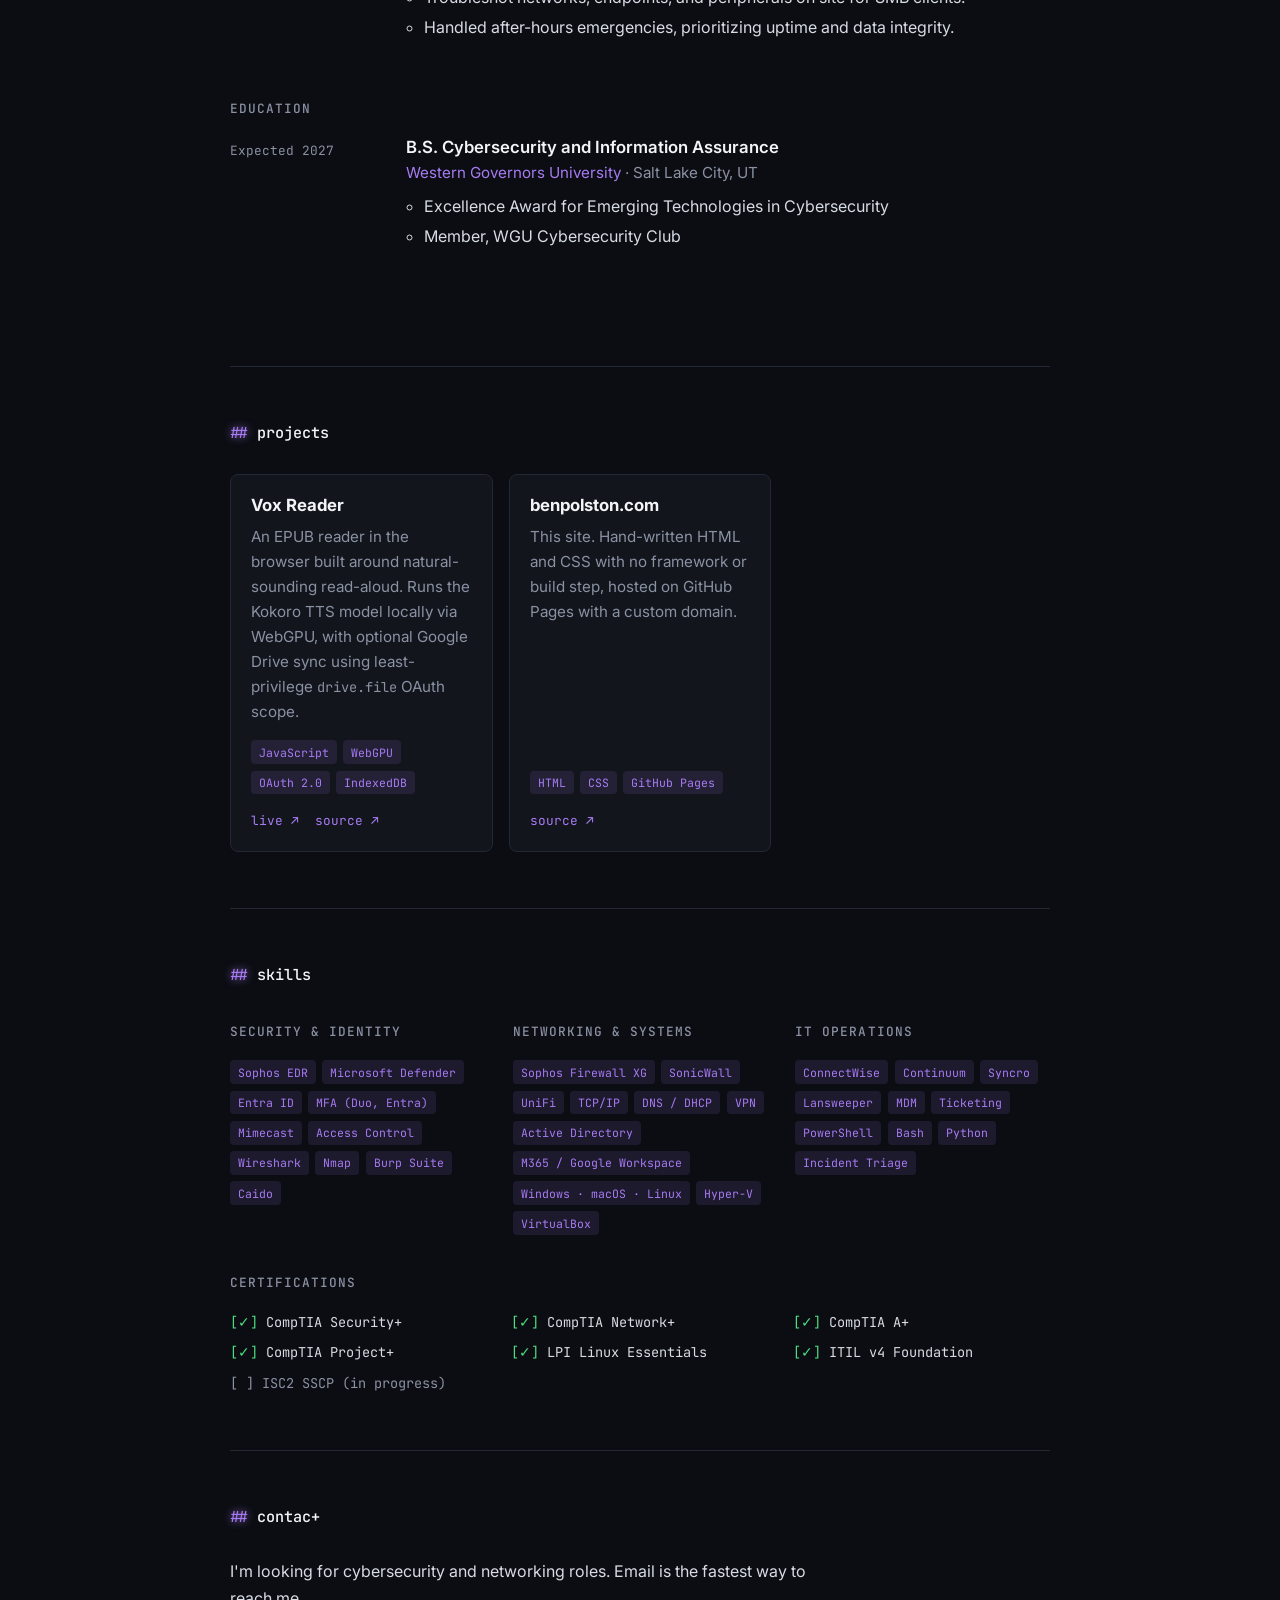
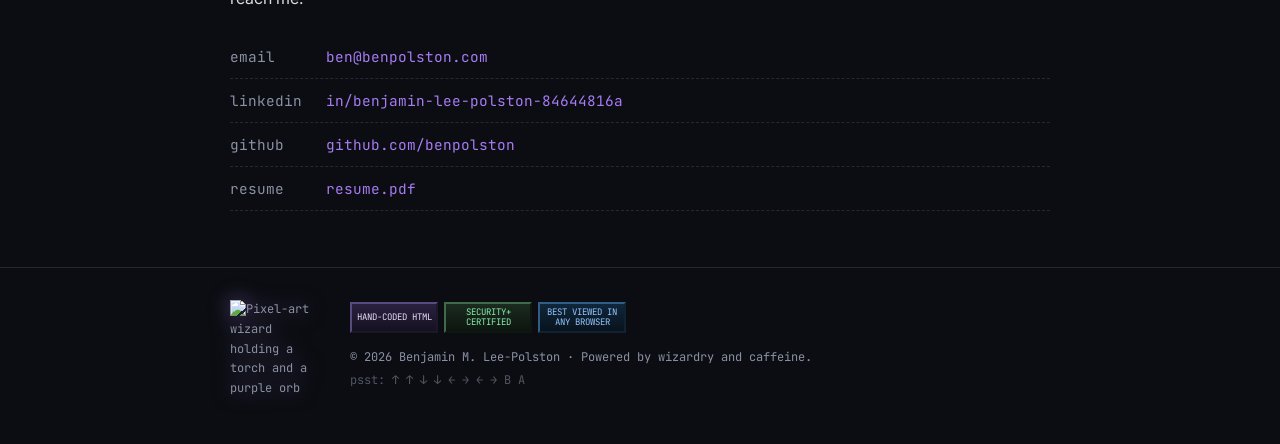
==== commit c8c87882: "Update LinkedIn URL in index.html" ====
--- a/index.html
+++ b/index.html
@@ -40,7 +40,7 @@
         "alumniOf": "Western Governors University",
         "sameAs": [
             "https://github.com/benpolston",
-            "https://www.linkedin.com/in/benjamin-lee-polston-84644816a"
+            "https://www.linkedin.com/in/benjamin-lee-polston"
         ]
     }
     </script>
@@ -82,7 +82,7 @@
                 <div class="actions">
                     <a class="btn btn-primary" href="/resume.pdf">Download resume</a>
                     <a class="btn" href="mailto:ben@benpolston.com">Email me</a>
-                    <a class="btn" href="https://www.linkedin.com/in/benjamin-lee-polston-84644816a">LinkedIn</a>
+                    <a class="btn" href="https://www.linkedin.com/in/benjamin-lee-polston">LinkedIn</a>
                     <a class="btn" href="https://github.com/benpolston">GitHub</a>
                 </div>
                 <p class="status">Open to work · Charleston, WV</p>
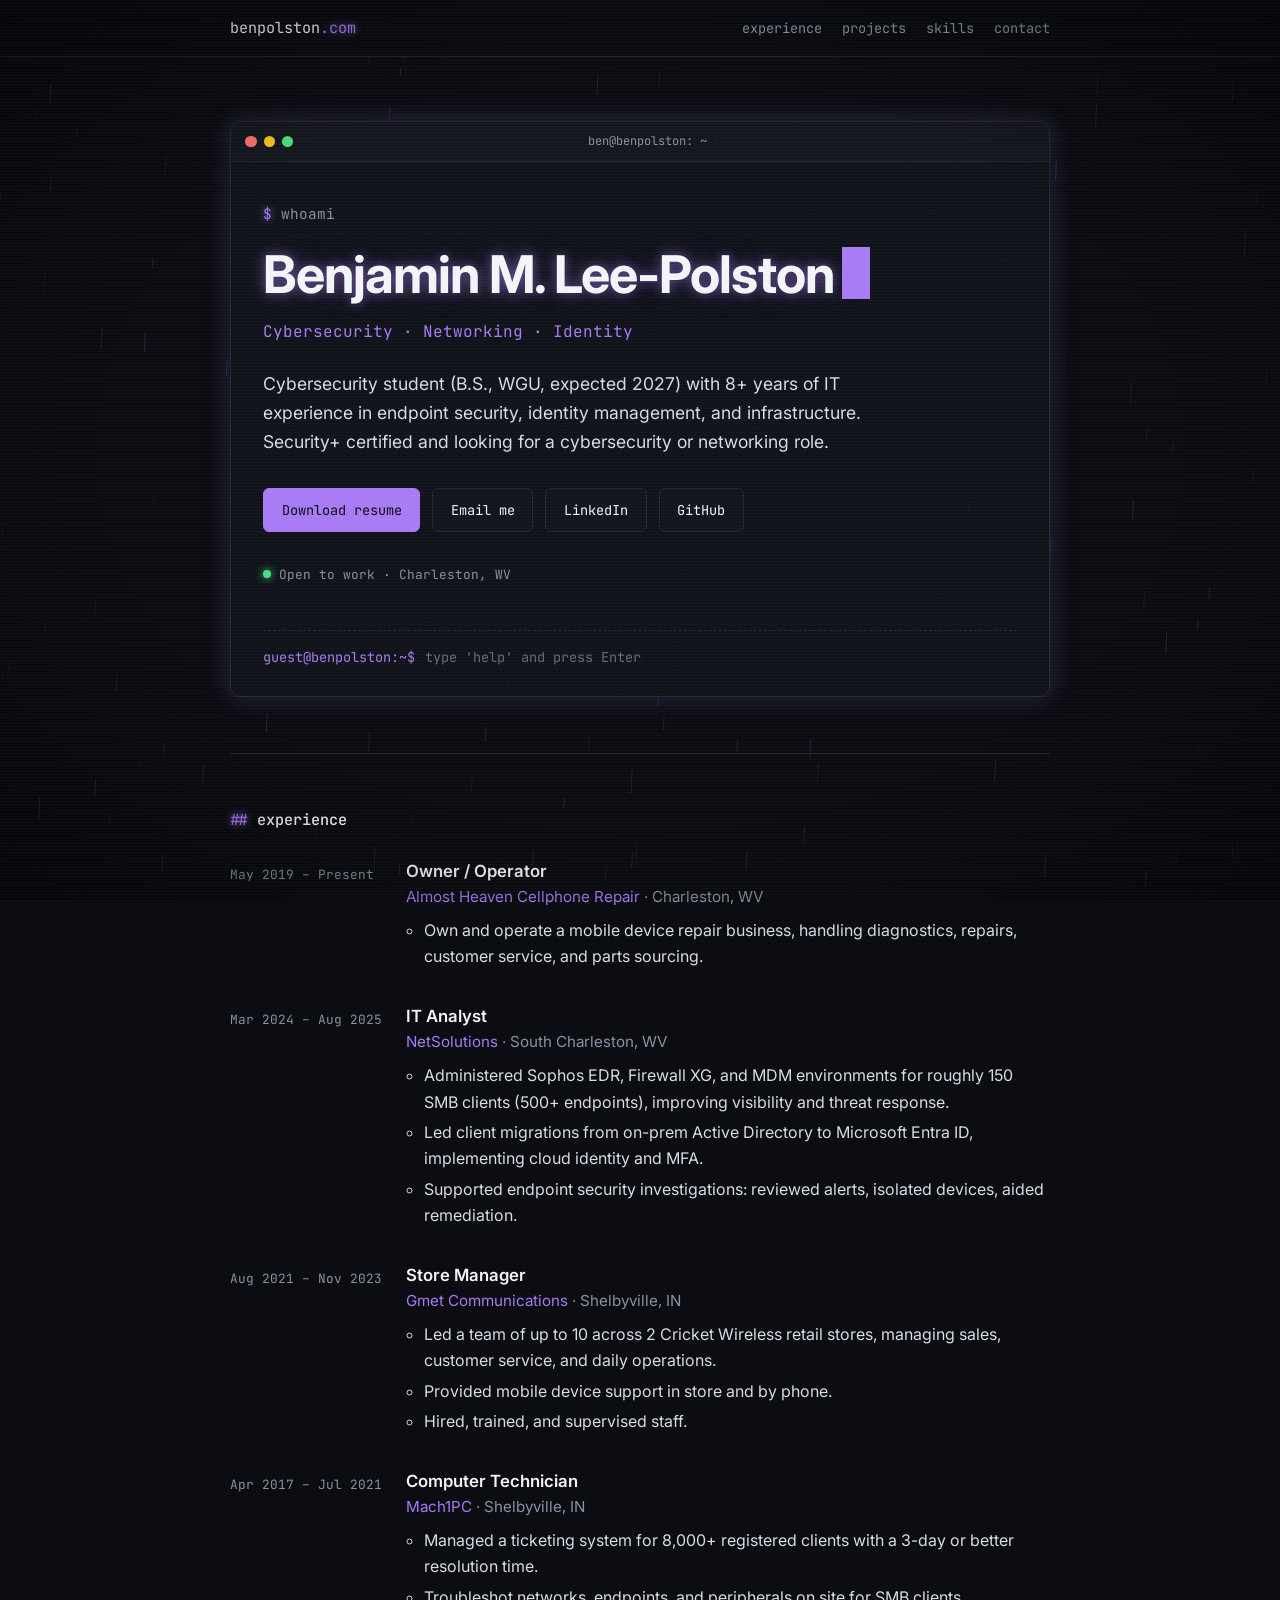
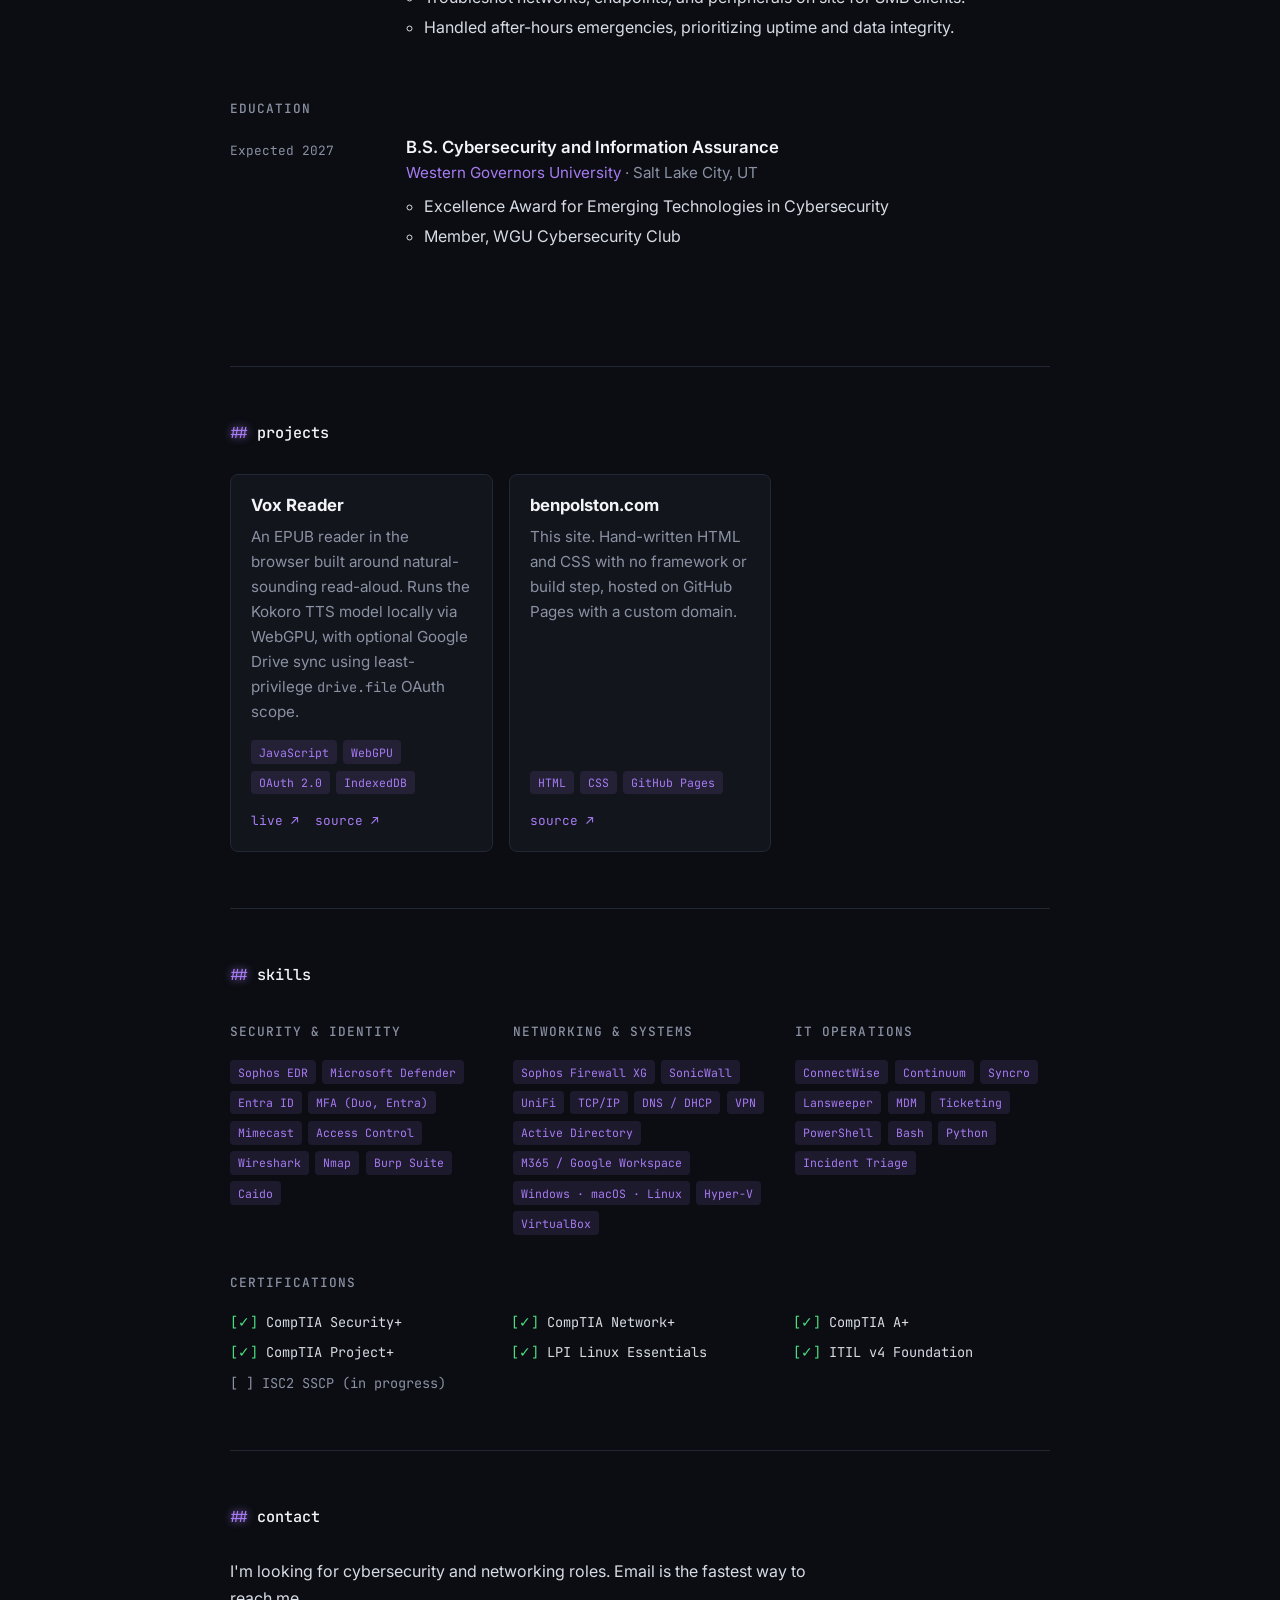
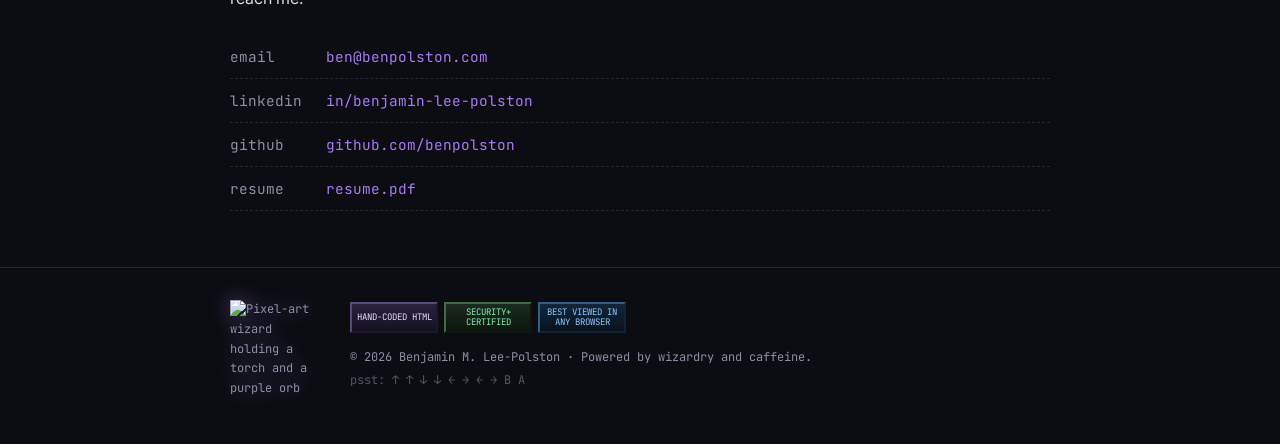
==== commit a7902cd4: "Fix LinkedIn link text in contact section" ====
--- a/index.html
+++ b/index.html
@@ -263,7 +263,7 @@
                 <p>I'm looking for cybersecurity and networking roles. Email is the fastest way to reach me.</p>
                 <ul class="contact-list">
                     <li><span class="key">email</span><a href="mailto:ben@benpolston.com">ben@benpolston.com</a></li>
-                    <li><span class="key">linkedin</span><a href="https://www.linkedin.com/in/benjamin-lee-polston-84644816a">in/benjamin-lee-polston-84644816a</a></li>
+                    <li><span class="key">linkedin</span><a href="https://www.linkedin.com/in/benjamin-lee-polston-84644816a">in/benjamin-lee-polston</a></li>
                     <li><span class="key">github</span><a href="https://github.com/benpolston">github.com/benpolston</a></li>
                     <li><span class="key">resume</span><a href="/resume.pdf">resume.pdf</a></li>
                 </ul>
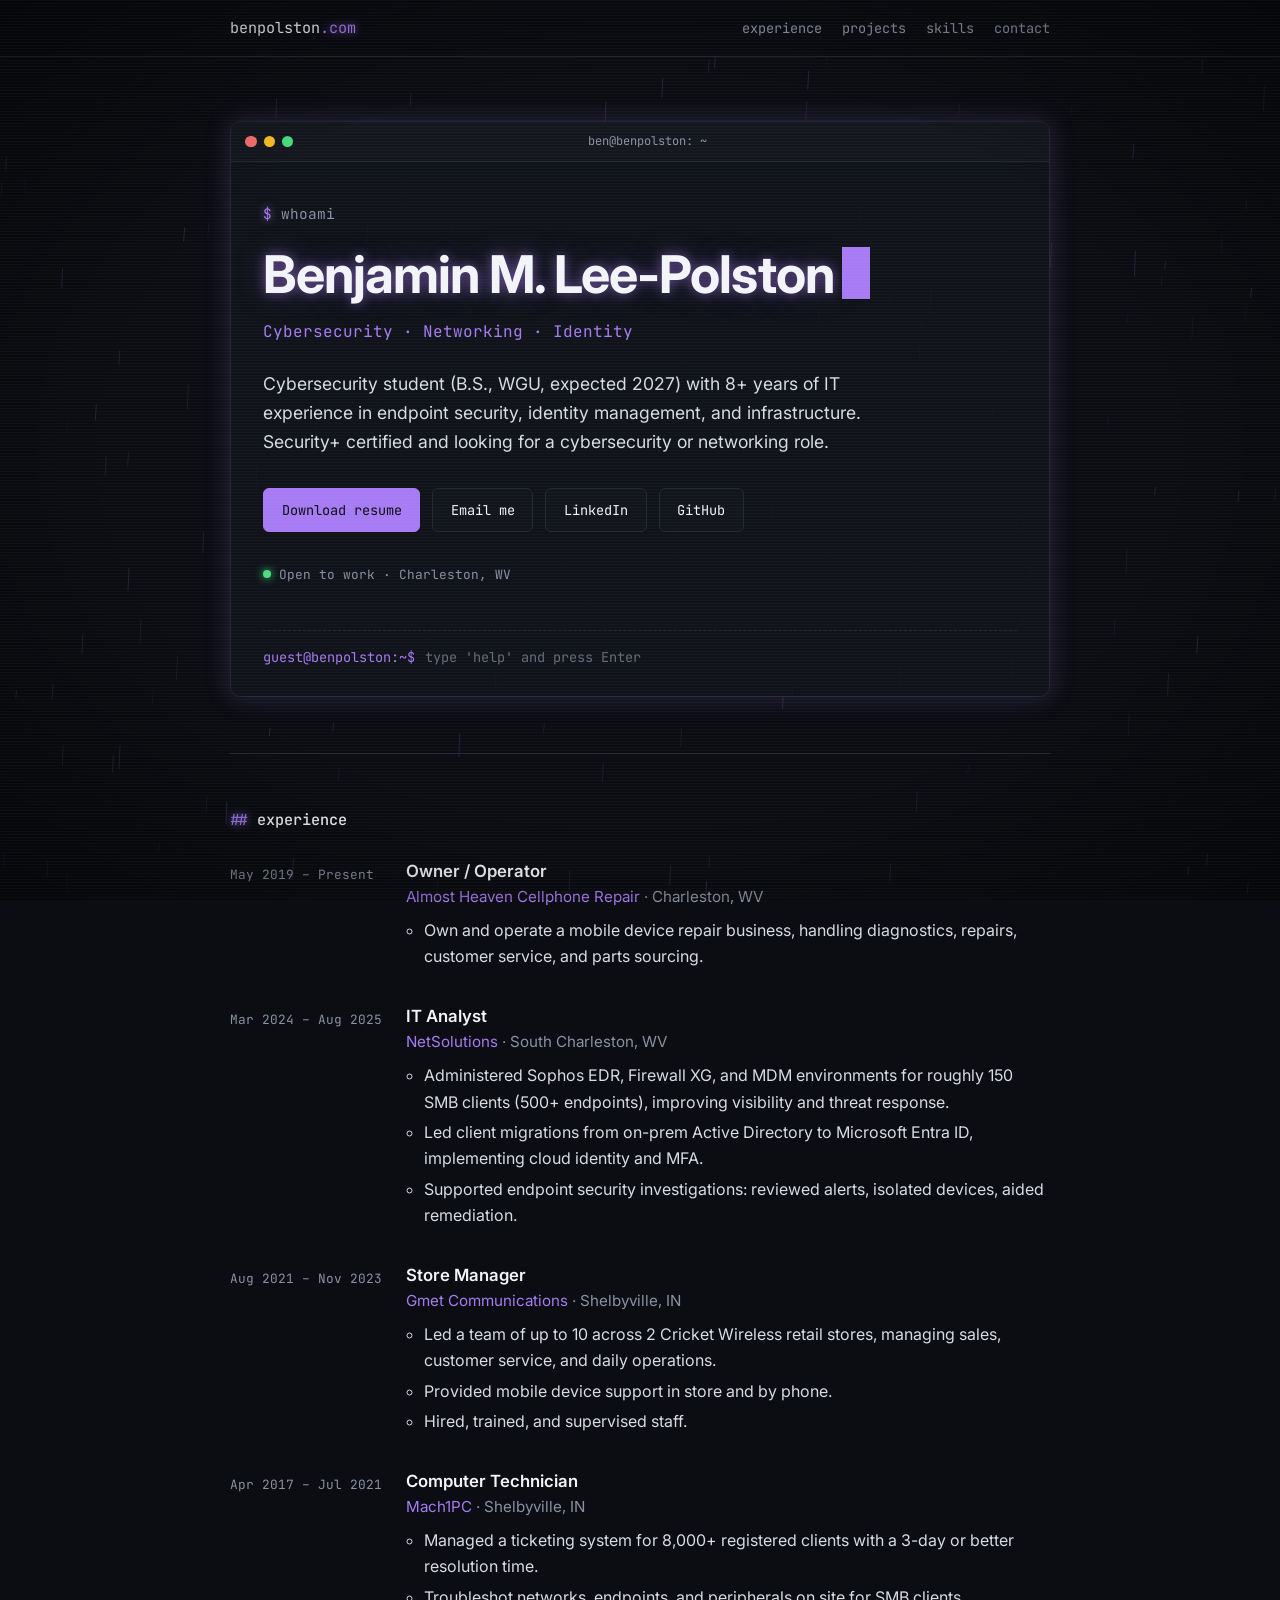
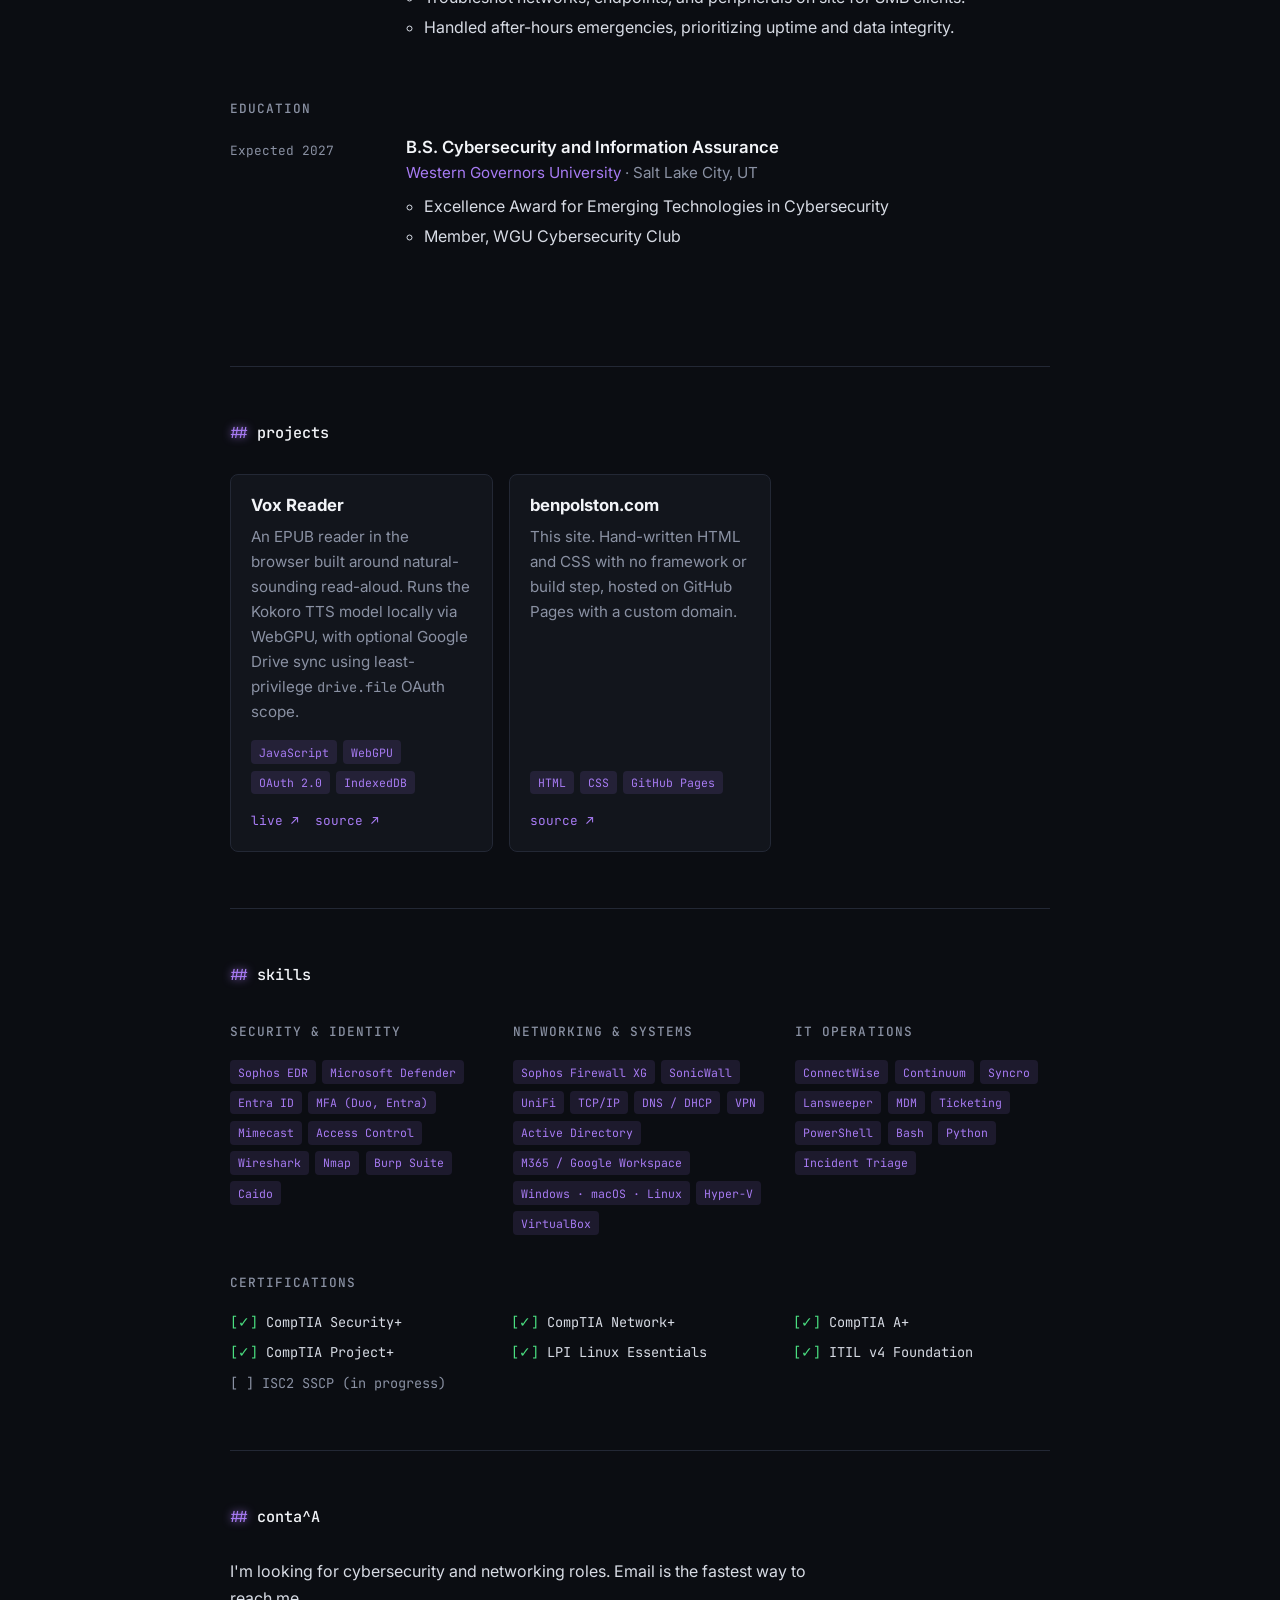
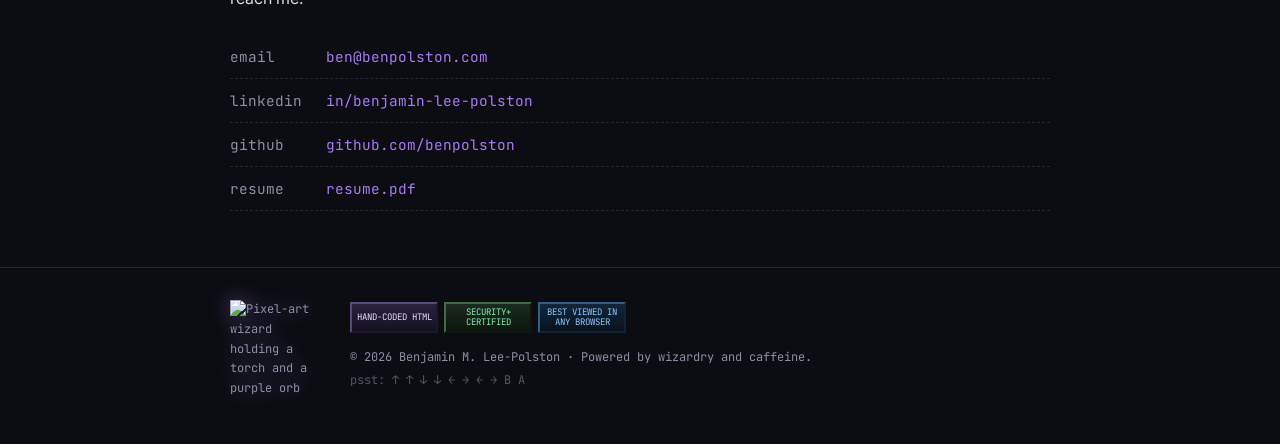
==== commit 95de2eba: "Fix LinkedIn URL in contact section" ====
--- a/index.html
+++ b/index.html
@@ -263,7 +263,7 @@
                 <p>I'm looking for cybersecurity and networking roles. Email is the fastest way to reach me.</p>
                 <ul class="contact-list">
                     <li><span class="key">email</span><a href="mailto:ben@benpolston.com">ben@benpolston.com</a></li>
-                    <li><span class="key">linkedin</span><a href="https://www.linkedin.com/in/benjamin-lee-polston-84644816a">in/benjamin-lee-polston</a></li>
+                    <li><span class="key">linkedin</span><a href="https://www.linkedin.com/in/benjamin-lee-polston">in/benjamin-lee-polston</a></li>
                     <li><span class="key">github</span><a href="https://github.com/benpolston">github.com/benpolston</a></li>
                     <li><span class="key">resume</span><a href="/resume.pdf">resume.pdf</a></li>
                 </ul>
